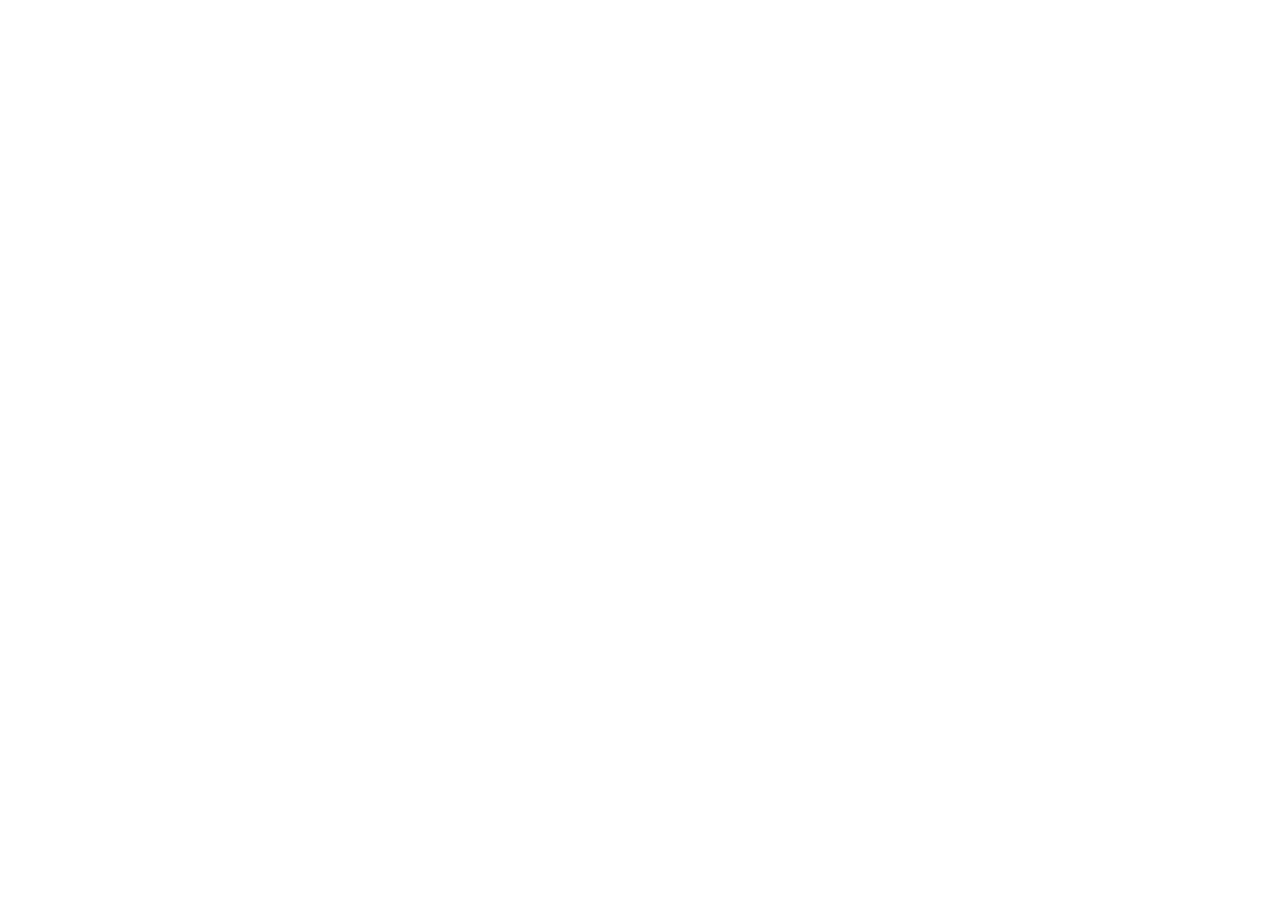
==== index.html @ 3c248fb8 "Add index page" ====
<!DOCTYPE html>
<html lang="en">
<head>
  <meta charset="UTF-8">
  <meta http-equiv="refresh" content="0; url=https://repo.github.io/src/index.html">
  <title>Document</title>
</head>
<body>
  
</body>
</html>
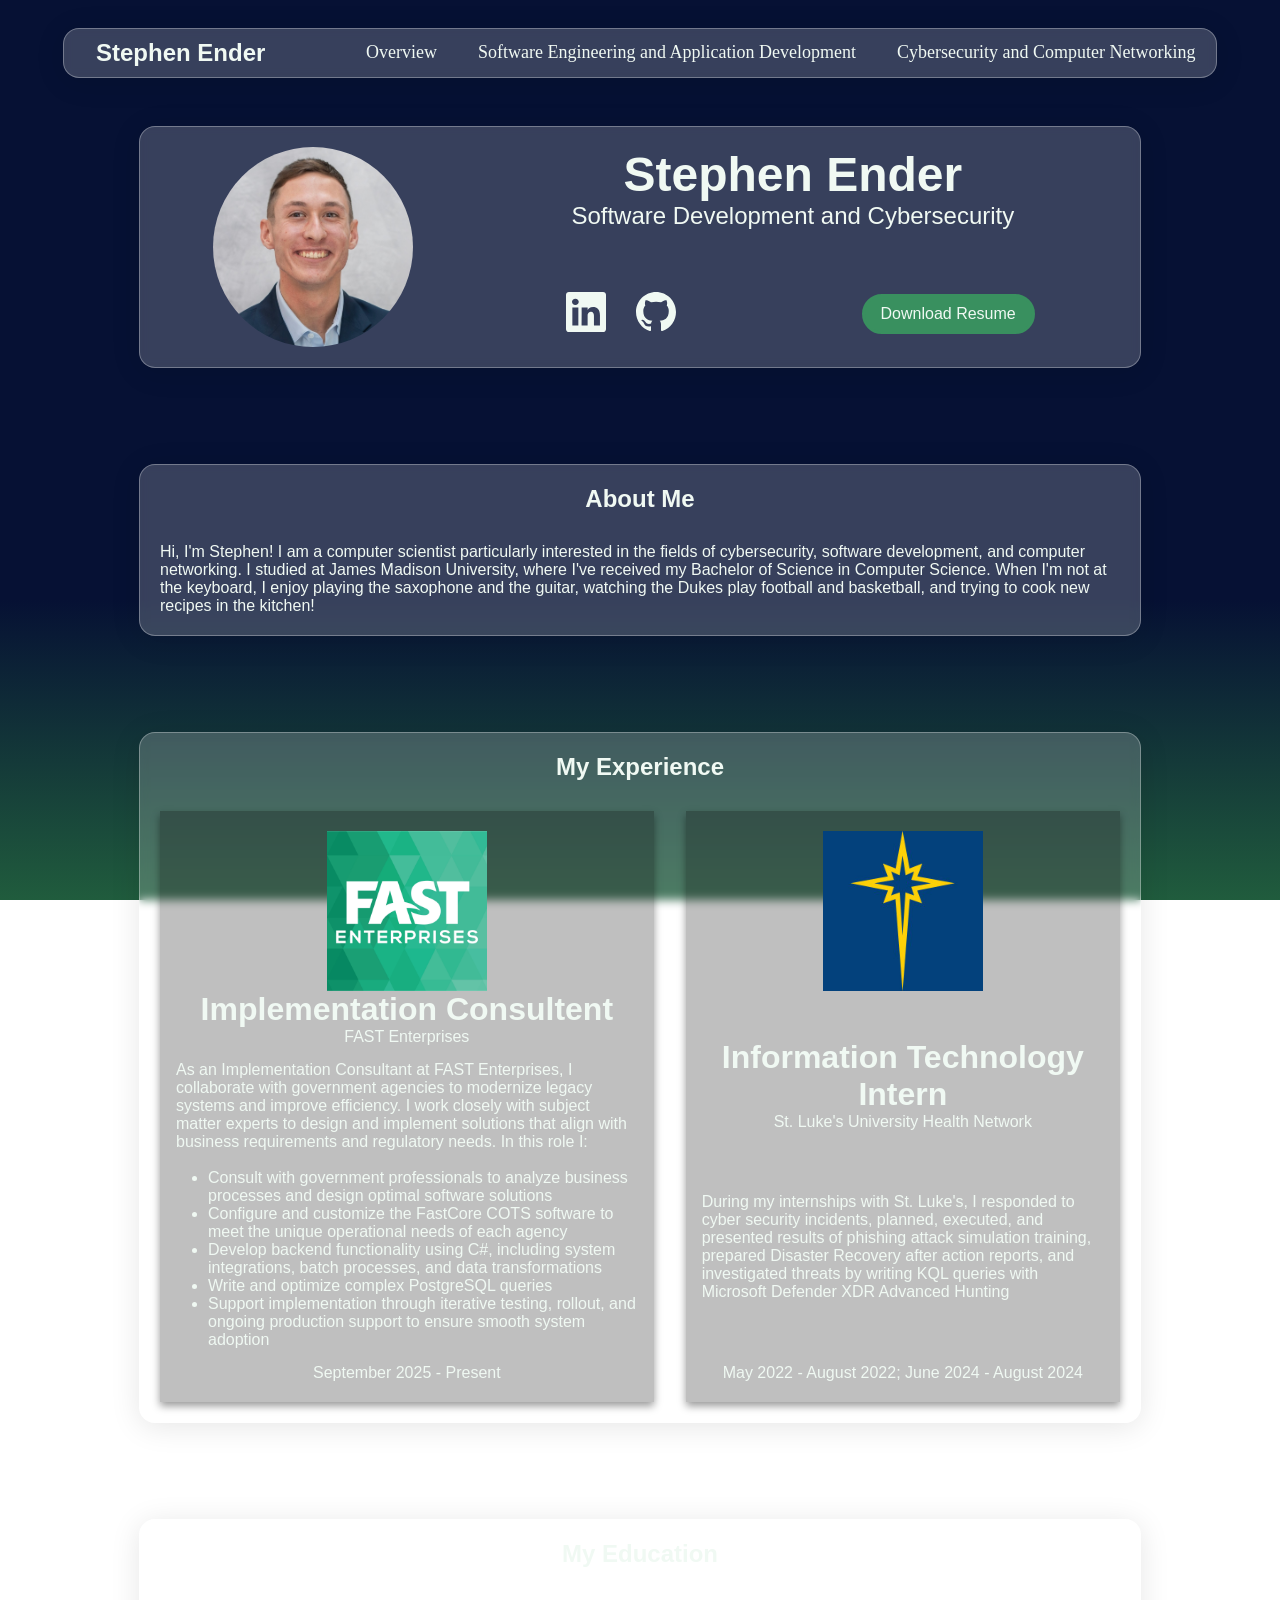
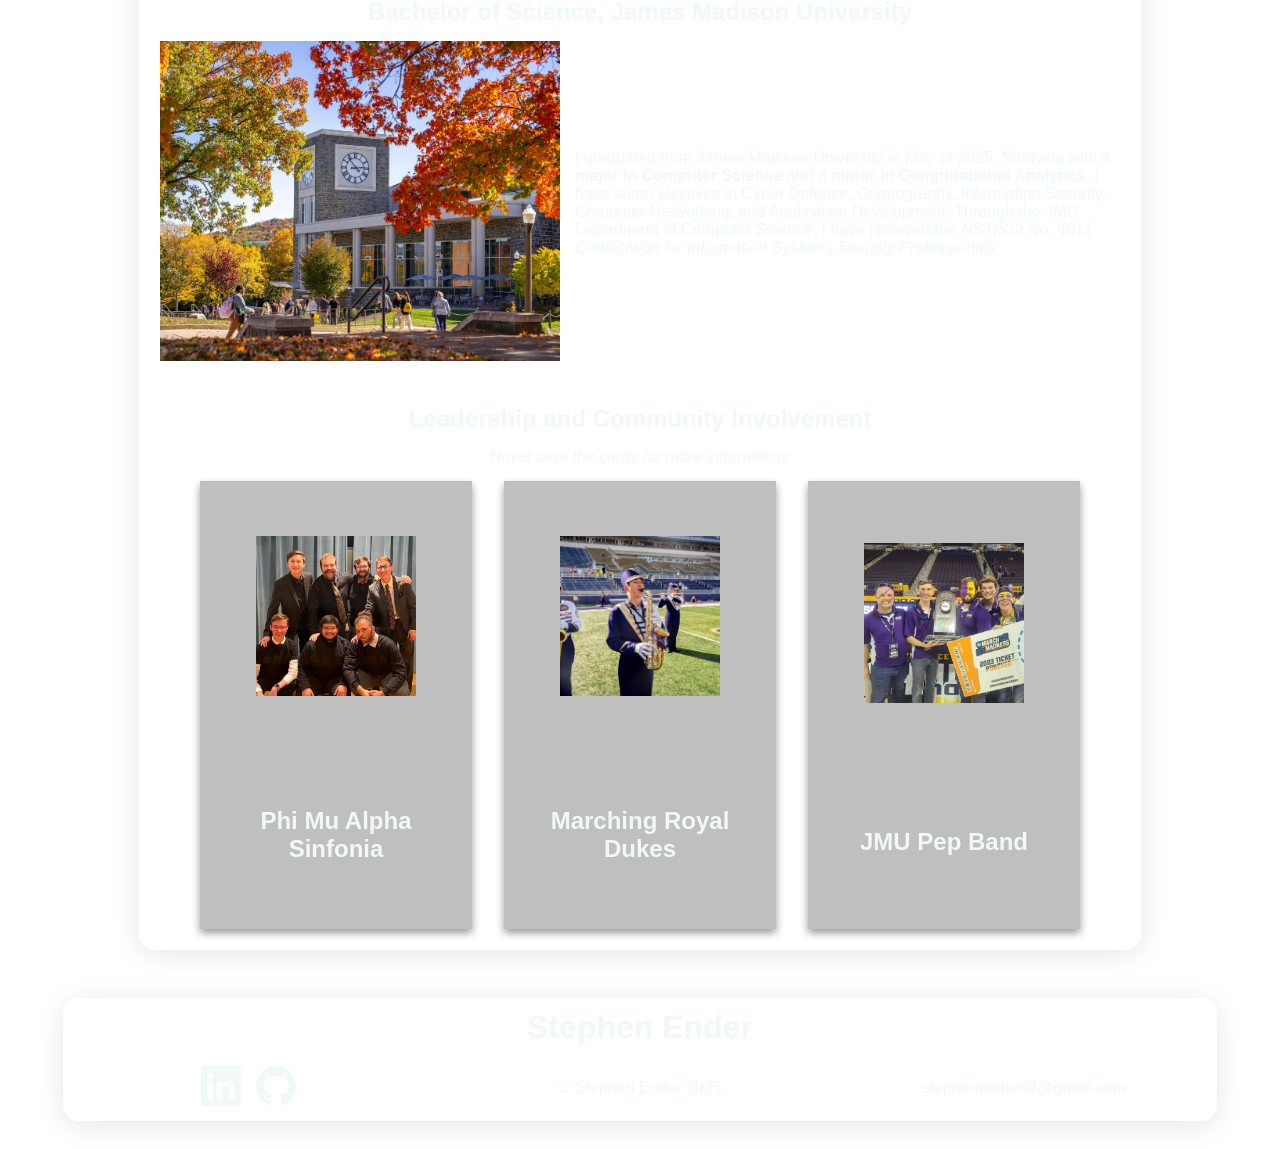
==== commit 47542078: "Update index" ====
--- a/index.html
+++ b/index.html
@@ -2,7 +2,7 @@
 <html lang="en">
 <head>
   <meta charset="UTF-8">
-  <meta http-equiv="refresh" content="0; url=https://repo.github.io/src/index.html">
+  <meta http-equiv="refresh" content="0; url=https://stephenender02.github.io/Portfolio/src/index.html">
   <title>Document</title>
 </head>
 <body>
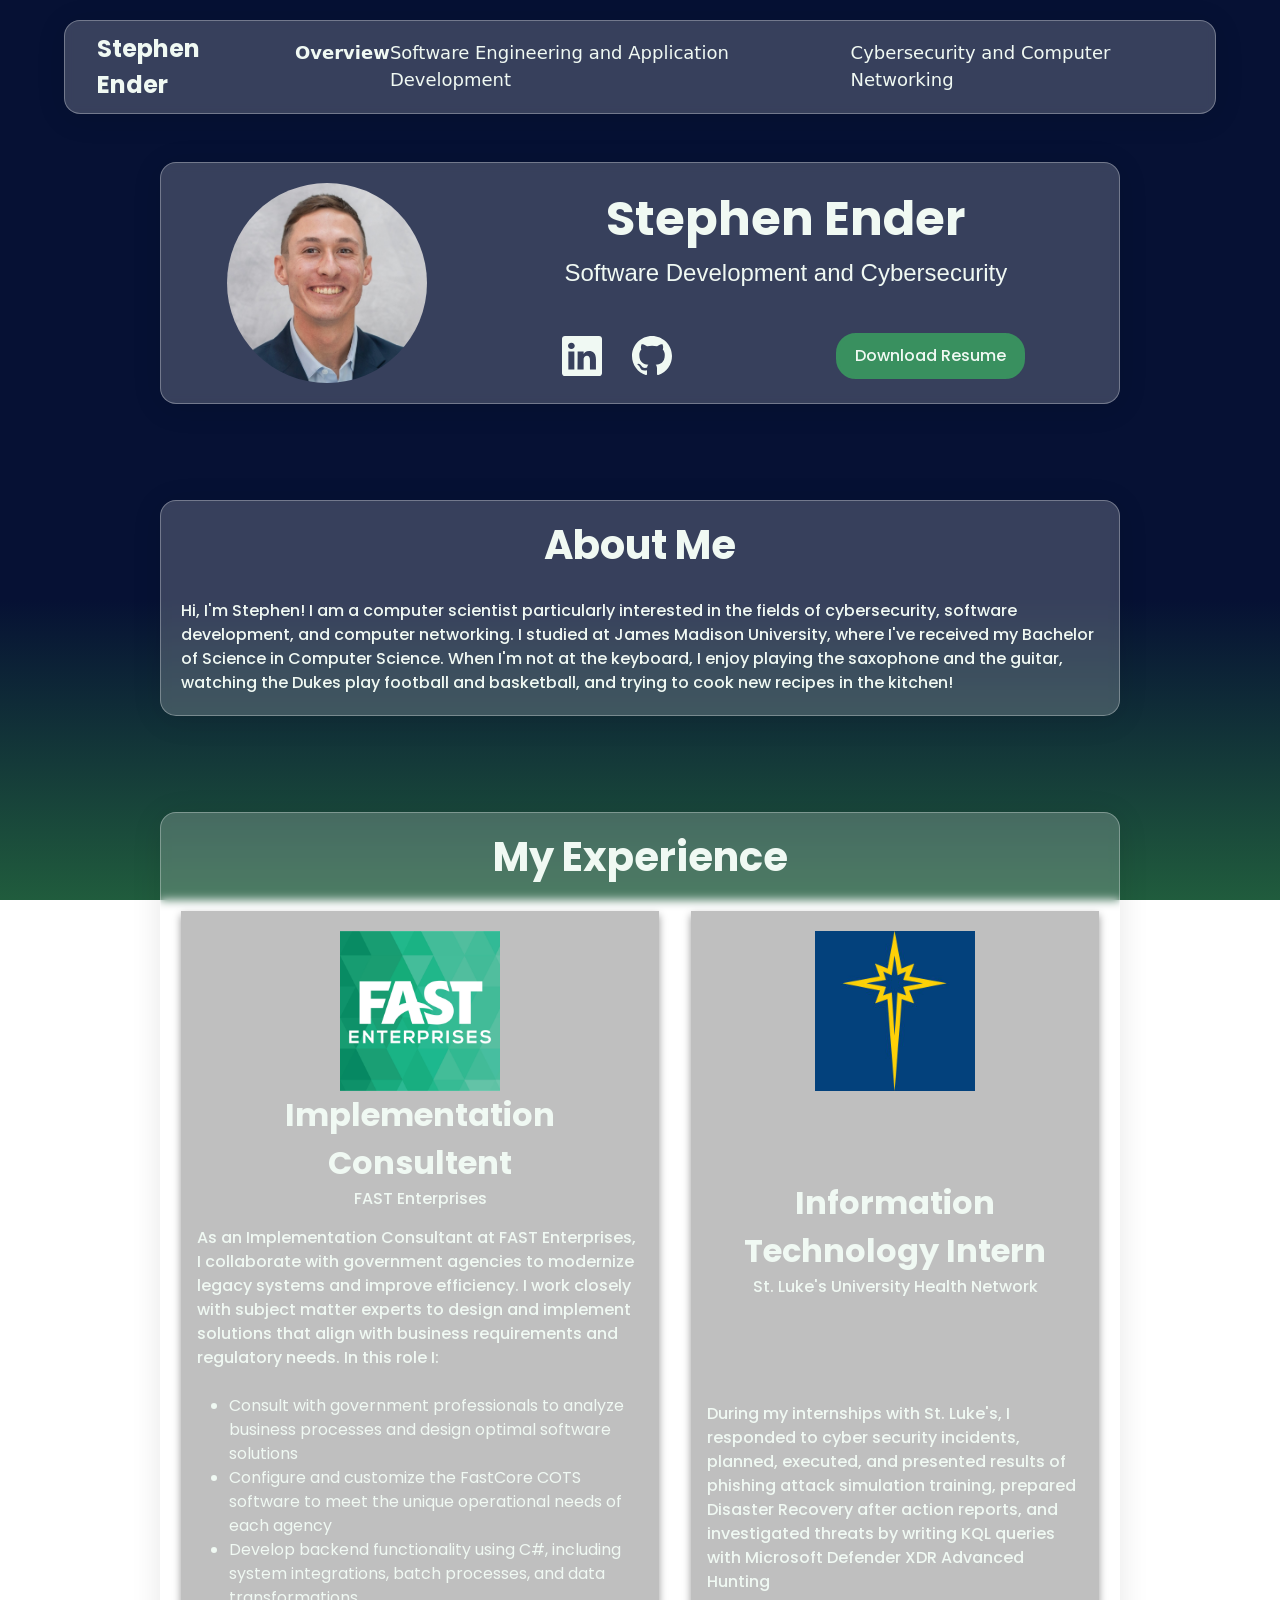
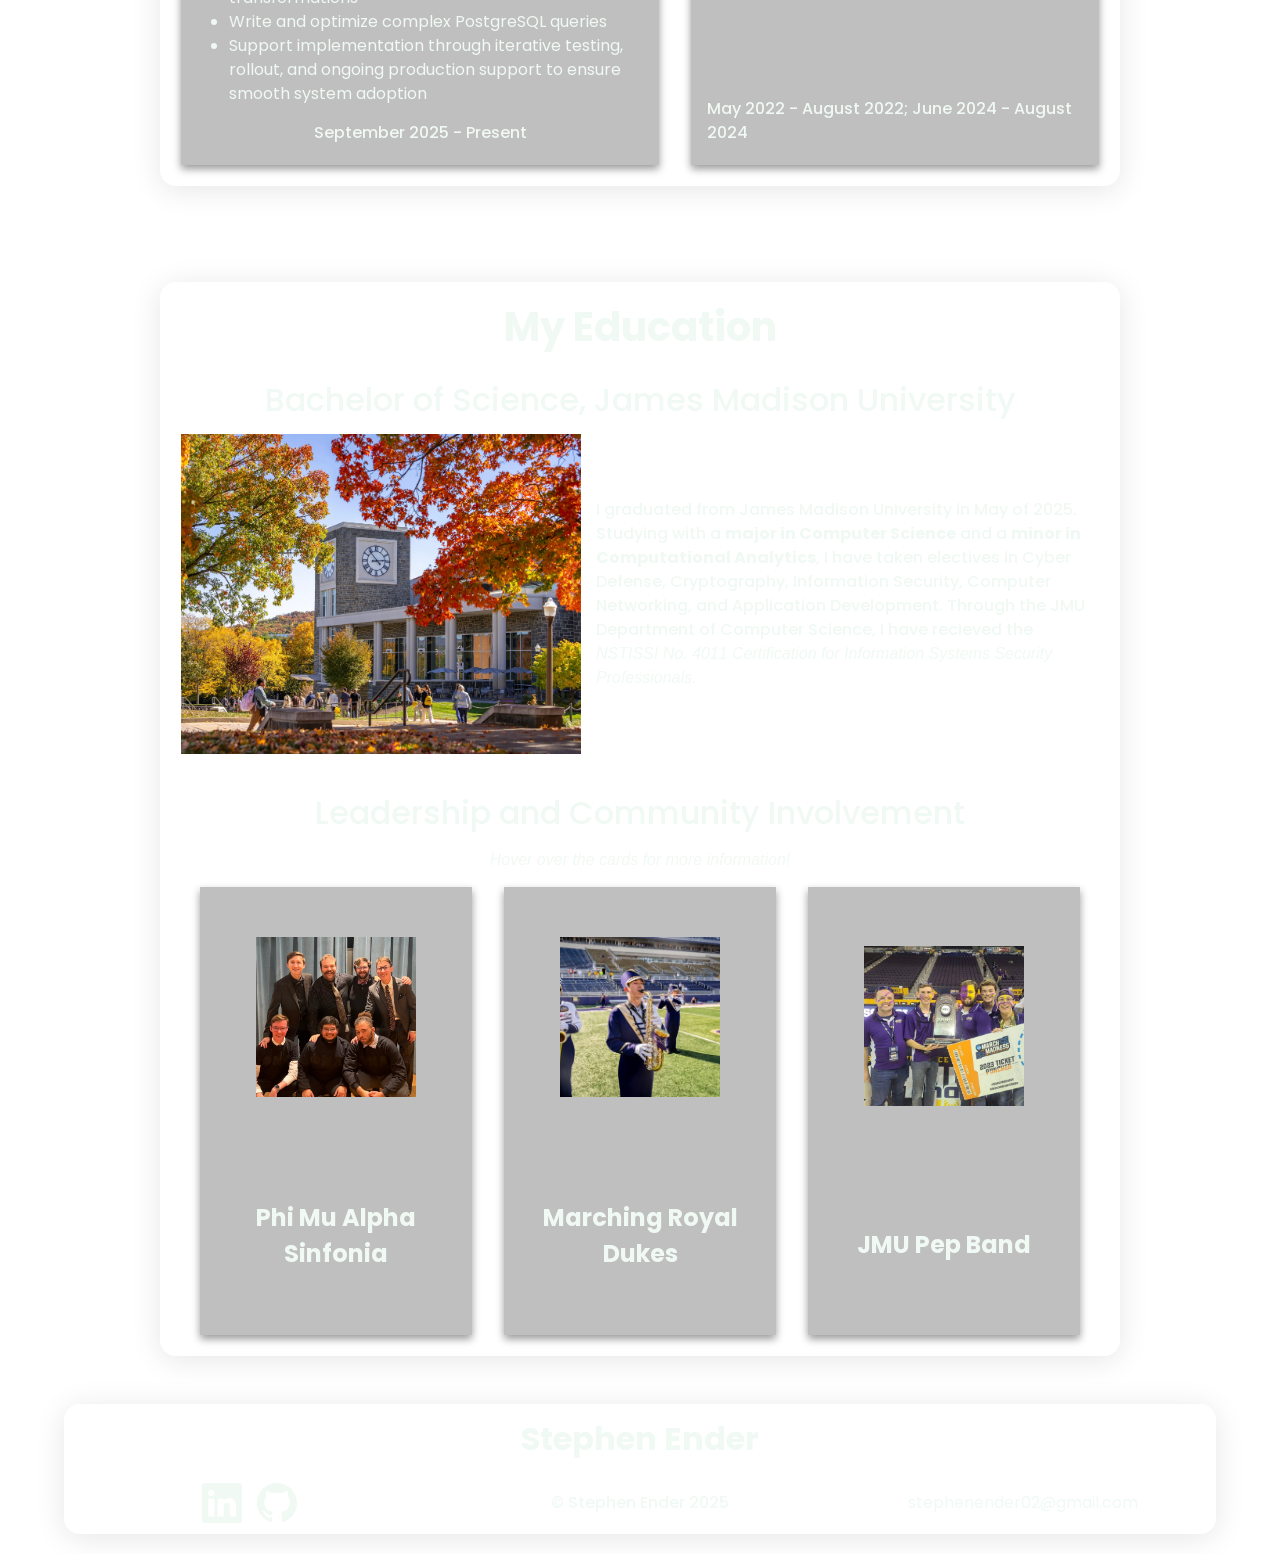
==== commit bc32cc41: "Restructured project files to work with Github Pages" ====
--- a/index.html
+++ b/index.html
@@ -2,10 +2,144 @@
 <html lang="en">
 <head>
   <meta charset="UTF-8">
-  <meta http-equiv="refresh" content="0; url=https://stephenender02.github.io/Portfolio/src/index.html">
-  <title>Document</title>
+  <meta name="viewport" content="width=device-width, initial-scale=1.0">
+  <link href="https://cdn.jsdelivr.net/npm/bootstrap@5.3.8/dist/css/bootstrap.min.css" rel="stylesheet" integrity="sha384-sRIl4kxILFvY47J16cr9ZwB07vP4J8+LH7qKQnuqkuIAvNWLzeN8tE5YBujZqJLB" crossorigin="anonymous">
+  <link rel="stylesheet" href="src/styles/style.css">
+  <link rel="shortcut icon" type="image/png" href="src/images/favicon-32x32.png"/>
+  <title>Overview | Stephen Ender</title>
 </head>
 <body>
-  
+  <script src="src/scripts/loadHeaderFooter.js"></script>
+  <main>
+    <article id="profile">
+      <div id="profileImage">
+        <div id="profileImagePic">
+          <img src="src/images/profilePic2.jpg" alt="Stephen Ender Profile Picture">
+        </div>
+      </div>
+      <div id="profileInfoBox">
+        <p id="profileName">Stephen Ender</p>
+        <p id="profileJob">Software Development and Cybersecurity</p>
+      </div>
+      <div id="profSocial">
+        <a href="https://www.linkedin.com/in/stephen-ender/" target="_blank">
+          <svg xmlns="http://www.w3.org/2000/svg" fill="currentColor" class="bi bi-linkedin" viewBox="0 0 16 16">
+            <path d="M0 1.146C0 .513.526 0 1.175 0h13.65C15.474 0 16 .513 16 1.146v13.708c0 .633-.526 1.146-1.175 1.146H1.175C.526 16 0 15.487 0 14.854zm4.943 12.248V6.169H2.542v7.225zm-1.2-8.212c.837 0 1.358-.554 1.358-1.248-.015-.709-.52-1.248-1.342-1.248S2.4 3.226 2.4 3.934c0 .694.521 1.248 1.327 1.248zm4.908 8.212V9.359c0-.216.016-.432.08-.586.173-.431.568-.878 1.232-.878.869 0 1.216.662 1.216 1.634v3.865h2.401V9.25c0-2.22-1.184-3.252-2.764-3.252-1.274 0-1.845.7-2.165 1.193v.025h-.016l.016-.025V6.169h-2.4c.03.678 0 7.225 0 7.225z"/>
+          </svg>
+        </a>
+        <a href="https://github.com/stephenender02" target="_blank">
+          <svg xmlns="http://www.w3.org/2000/svg" fill="currentColor" class="bi bi-github" viewBox="0 0 16 16">
+            <path d="M8 0C3.58 0 0 3.58 0 8c0 3.54 2.29 6.53 5.47 7.59.4.07.55-.17.55-.38 0-.19-.01-.82-.01-1.49-2.01.37-2.53-.49-2.69-.94-.09-.23-.48-.94-.82-1.13-.28-.15-.68-.52-.01-.53.63-.01 1.08.58 1.23.82.72 1.21 1.87.87 2.33.66.07-.52.28-.87.51-1.07-1.78-.2-3.64-.89-3.64-3.95 0-.87.31-1.59.82-2.15-.08-.2-.36-1.02.08-2.12 0 0 .67-.21 2.2.82.64-.18 1.32-.27 2-.27s1.36.09 2 .27c1.53-1.04 2.2-.82 2.2-.82.44 1.1.16 1.92.08 2.12.51.56.82 1.27.82 2.15 0 3.07-1.87 3.75-3.65 3.95.29.25.54.73.54 1.48 0 1.07-.01 1.93-.01 2.2 0 .21.15.46.55.38A8.01 8.01 0 0 0 16 8c0-4.42-3.58-8-8-8"/>
+          </svg>
+        </a>
+      </div>
+      <div id="profResume">
+        <a id="downloadResume" class="downloadButton" href="src/files/StephenEnder2025.pdf" download>Download Resume</a>
+      </div>
+    </article>
+
+    <article id="aboutMe">
+      <h1 class="articTitle">About Me</h1>
+      <p>Hi, I'm Stephen! I am a computer scientist particularly interested in the fields of cybersecurity, software development, and computer networking. I studied at James Madison University, where I've received my Bachelor of Science in Computer Science. When I'm not at the keyboard, I enjoy playing the saxophone and the guitar, watching the Dukes play football and basketball, and trying to cook new recipes in the kitchen! </p>
+    </article>
+
+    <article id="experience">
+      <h1 class="articTitle">My Experience</h1>
+      <div id="experienceGrid">
+        <div id="fastCard" class="expCard">
+          <img src="src/images/fastLogo.jpg" alt="FAST Enterprises Logo">
+          <div class="expCardTitle">
+            <p>Implementation Consultent</p>
+            <p>FAST Enterprises</p>
+          </div>
+          <div class="expCardDet">
+            <p>As an Implementation Consultant at FAST Enterprises, I collaborate with government agencies to modernize legacy systems and improve efficiency. I work closely with subject matter experts to design and implement solutions that align with business requirements and regulatory needs. In this role I:</p>
+            <br>
+            <ul>
+              <li>Consult with government professionals to analyze business processes and design optimal software solutions</li>
+              <li>Configure and customize the FastCore COTS software to meet the unique operational needs of each agency</li>
+              <li>Develop backend functionality using C#, including system integrations, batch processes, and data transformations</li>
+              <li>Write and optimize complex PostgreSQL queries</li>
+              <li>Support implementation through iterative testing, rollout, and ongoing production support to ensure smooth system adoption</li>
+            </ul>
+          </div>
+          <p>September 2025 - Present</p>
+        </div>
+        <div id="sluhnCard" class="expCard">
+          <img src="src/images/sluhnLogo.jpg" alt="St. Luke's University Health Network Logo">
+          <div class="expCardTitle">
+            <p>Information Technology Intern</p>
+            <p>St. Luke's University Health Network</p>
+          </div>
+          <div class="expCardDet">
+            <p>During my internships with St. Luke's, I responded to cyber security incidents, planned, executed, and presented results of phishing attack simulation training, prepared Disaster Recovery after action reports, and investigated threats by writing KQL queries with Microsoft Defender XDR Advanced Hunting</p>
+          </div>
+          <p>May 2022 - August 2022; June 2024 - August 2024</p>
+        </div>
+      </div>
+    </article>
+
+    <article id="education">
+      <h1 class="articTitle">My Education</h1>
+      <h2>Bachelor of Science, James Madison University</h2>
+      <div id="educationGrid">
+        <div id="eduPicArea">
+          <img src="src/images/jmuFall.jpg" alt="James Madison University Campus">
+        </div>
+        <div id="eduDetailsArea">
+          <p>I graduated from James Madison University in May of 2025. Studying with a <strong>major in Computer Science</strong> and a <strong>minor in Computational Analytics</strong>, I have taken electives in Cyber Defense, Cryptography, Information Security, Computer Networking, and Application Development. Through the JMU Department of Computer Science, I have recieved the <em>NSTISSI No. 4011 Certification for Information Systems Security Professionals</em>.</p>
+        </div>
+        <div id="communityInvolvementArea">
+          <h2>Leadership and Community Involvement</h2>
+          <p><em>Hover over the cards for more information!</em></p>
+          <div id="communityInvolvementCards">
+            <div id="pmaCard" class="skillCard">
+              <div class="skillCardInner">
+                <div class="skillCardFront">
+                  <img src="src/images/pma.jpg" alt="Photo of Stephen Ender with Brothers of PMA">
+                  <div class="cardContainer">
+                    <p>Phi Mu Alpha Sinfonia</p>
+                  </div>
+                </div>
+                <div class="skillCardBack">
+                  <h3>PMA</h3>
+                  <p>In the Fall of 2022, I became a brother of the music fraternity Phi Mu Alpha Sinfonia (PMA). In PMA, I was the secretary for the Gamma Alpha chapter for the 2024-2025 school year. In this role, I managed the organization of chapter resources, recorded minutes for meetings, and facilitated communication between our chapter and province leadership.</p>
+                </div>
+              </div>
+            </div>
+            <div id="mrdCard" class="skillCard">
+              <div class="skillCardInner">
+                <div class="skillCardFront">
+                  <img src="src/images/mrd.jpg" alt="Photo of Stephen Ender marching with a saxophone">
+                  <div class="cardContainer">
+                    <p>Marching Royal Dukes</p>
+                  </div>
+                </div>
+                <div class="skillCardBack">
+                  <h3>MRDs</h3>
+                  <p>From 2021-2023, I marched the alto saxophone in the JMU Marching Royal Dukes! In 2023 I had the opportunity to play at the Vatican for the Pope in the Rome New Year's Day Parade!</p>
+                </div>
+              </div>
+            </div>
+            <div id="pepCard" class="skillCard">
+              <div class="skillCardInner">
+                <div class="skillCardFront">
+                  <img src="src/images/pep.JPG" alt="Photo of Stephen Ender with JMU Pep Band at Sun Belt Basketball Tournament">
+                  <div class="cardContainer">
+                    <p>JMU Pep Band</p>
+                  </div>
+                </div>
+                <div class="skillCardBack">
+                  <h3>JMU Pep Band</h3>
+                  <p>From 2021-2025, I played the alto saxophone in the JMU Pep Band! I have traveled with the Pep Band to Sun Belt Conference Championships and the NCAA tournament!</p>
+                </div>
+              </div>
+            </div>
+          </div>
+        </div>
+      </div>
+    </article>
+
+  </main>
 </body>
 </html>
--- a/src/styles/style.css
+++ b/src/styles/style.css
@@ -0,0 +1,926 @@
+@import url('https://fonts.googleapis.com/css2?family=Poppins:wght@100;200;300;700;800;900&display=swap');
+* {
+  /* Colors */
+  --text-black: #0c2218;
+  --text-light: #f0f9f3;
+  --primary: #39905f;
+  --primary-light: #8bcaa3;
+  --primary-lightest: #dbf0e0;
+  --primary-dark: #205c3d;
+  --primary-darker: #173d2a;
+
+  /* Font & Typography */
+  --body-font: 'Poppins', sans-serif;
+  --page-title-font-size: 3rem;
+  --h1-font-size: 2rem;
+  --h2-font-size: 1.5rem;
+  --h3-font-size: 1.25rem;
+  --normal-font-size: 1rem;
+  --small-font-size: .85rem;
+  --smaller-font-size: .75rem;
+
+  /* Font Weight */
+  --font-light: 200;
+  --font-nav: 300;
+  --font-medium: 500;
+  --font-semi-bold: 600;
+  --font-bold: 700;
+}
+
+h1, h2, h3, p {
+  color: var(--text-light);
+  font-family: var(--body-font);
+  margin: 0;
+}
+
+ul {
+  margin: 0;
+  padding: 0;
+  list-style: none;
+}
+
+h1 {
+  font-weight: var(--font-bold);
+}
+
+p {
+  font-weight: var(--font-medium);
+  color: var(--text-light);
+  font-size: var(--normal-font-size);
+}
+
+a {
+  font-size: var(--normal-font-size);
+}
+
+br {
+  margin: 1em 0px;
+}
+
+body {
+  min-height: 100vh;
+  background-image: linear-gradient(#061134, #061134, #061134, var(--primary-dark));
+  background-repeat: no-repeat;
+  background-attachment: fixed;
+  display: flex;
+  flex-direction: column;
+  align-items: center;
+}
+
+/* Header and Navigation */
+header {
+  display: flex;
+  align-items: center;
+  width: 90vw;
+  margin-top: 20px;
+  padding: 10px 0px;
+
+  /* Frosted glass */
+  background: rgba(255, 255, 255, 0.2);
+  border-radius: 16px;
+  box-shadow: 0 4px 30px rgba(0, 0, 0, 0.1);
+  backdrop-filter: blur(5px);
+  -webkit-backdrop-filter: blur(5px);
+  border: 1px solid rgba(255, 255, 255, 0.3);
+}
+
+.logo {
+  flex-basis: 20%;
+  padding: 0px 2em;
+  color: var(--text-light);
+}
+
+.logo p {
+  font-size: var(--h2-font-size);
+  font-weight: var(--font-bold);
+}
+
+nav {
+  flex-basis: 80%;
+}
+
+.navList {
+  display: flex;
+  justify-content: space-around;
+  list-style-type: none;
+}
+
+.navItem a{
+  text-decoration: none;
+  color:var(--text-light);
+  font-size: 1.125rem;
+  font-weight: var(--font-nav);
+
+  /* "Animated" Underline */
+  display: inline-block;
+  padding-bottom:2px;
+  background-image: linear-gradient(var(--primary) 0 0);
+  background-position: 0 100%; /*OR bottom left*/
+  background-size: 0% 2px;
+  background-repeat: no-repeat;
+  transition:
+    background-size 0.3s,
+    background-position 0s 0.3s;
+}
+
+.navItem a:hover {
+  background-position: 100% 100%; /*OR bottom right*/
+  background-size: 100% 2px;
+}
+
+#mobileNavButton {
+  background: none;
+  border: none;
+  padding: 0px;
+  color: var(--text-light);
+  display: none;
+}
+
+#mobileNavButton svg {
+  width: 35px;
+}
+
+.mobileNavList {
+  display: none;
+}
+
+@media screen and (max-width: 1210px) {
+  nav {
+    display: flex;
+    justify-content: flex-end;
+  }
+
+  .navList {
+    display: none;
+  }
+
+  #mobileNavButton {
+    display: block;
+    margin-right: 2em;
+  }
+
+  #mobileNavDiv {
+    width: 90vw;
+    text-align: right;
+  }
+
+  .mobileNavList {
+    margin: 1em 2em;
+  }
+
+  .mobileNavItem {
+    margin: 5px 0px;
+  }
+
+  .mobileNavItem a {
+    color: var(--text-light);
+    text-decoration: none;
+    font-weight: var(--font-nav);
+
+
+    /* "Animated" Underline */
+    display: inline-block;
+    padding-bottom:2px;
+    background-image: linear-gradient(var(--primary) 0 0);
+    background-position: 0 100%; /*OR bottom left*/
+    background-size: 0% 2px;
+    background-repeat: no-repeat;
+    transition:
+      background-size 0.3s,
+      background-position 0s 0.3s;
+  }
+
+  .mobileNavItem a:hover {
+    background-position: 100% 100%; /*OR bottom right*/
+    background-size: 100% 2px;
+  }
+}
+
+/* Footer */
+footer {
+  display: grid;
+  row-gap: 20px;
+  grid-template: 
+    "fName fName fName"
+    "fSocials fCopy fEmail";
+  grid-template-columns: repeat(3, 1fr);
+  bottom: 0;
+  width: 90vw;
+  margin-bottom: 20px;
+  padding: 10px 0px;
+
+  /* Frosted glass */
+  background: rgba(255, 255, 255, 0.2);
+  border-radius: 16px;
+  box-shadow: 0 4px 30px rgba(0, 0, 0, 0.1);
+  backdrop-filter: blur(5px);
+  -webkit-backdrop-filter: blur(5px);
+  border: 1px solid rgba(255, 255, 255, 0.3);
+}
+
+@media screen and (max-width: 600px) {
+  footer {
+    grid-template: 
+      "fName fName"
+      "fSocials fSocials"
+      "fCopy fEmail";
+    grid-template-columns: auto;
+  }
+}
+
+@media screen and (max-width: 450px) {
+  footer {
+    grid-template: 
+      "fName"
+      "fSocials"
+      "fEmail"
+      "fCopy";
+    grid-template-columns: auto;
+  }
+}
+
+#fNameBox {grid-area: fName;}
+
+#fSocialsBox {grid-area: fSocials;}
+
+#fCopyBox {grid-area: fCopy;}
+
+#fEmailBox {grid-area: fEmail;}
+
+.footerBox {
+  display: flex;
+  justify-content: center;
+  align-items: center;
+}
+
+.nameBox {
+  grid-column: 1 / span 3;
+}
+
+.nameBox p {
+  font-size: var(--h1-font-size);
+  font-weight: var(--font-bold);
+}
+
+.footerBox a {
+  color: var(--text-light);
+  font-family: var(--body-font);
+  text-decoration: none;
+}
+
+.footerBox a:hover {
+  text-decoration: underline;
+}
+
+.socialsBox a {
+  margin-right: 15px;
+  transition: 0.3s;
+}
+
+.socialsBox a:hover {
+  color: var(--primary-light);
+}
+
+svg {
+  width: 40px;
+}
+
+/* Main Section Styling */
+main {
+  display: flex;
+  flex-direction: column;
+  align-items: center;
+}
+
+article {
+  width: 75vw;
+  margin: 3em 2em;
+  padding: 20px;
+  /* Frosted glass */
+  background: rgba(255, 255, 255, 0.2);
+  border-radius: 16px;
+  box-shadow: 0 4px 30px rgba(0, 0, 0, 0.1);
+  backdrop-filter: blur(5px);
+  -webkit-backdrop-filter: blur(5px);
+  border: 1px solid rgba(255, 255, 255, 0.3);
+}
+
+/* Profile */
+#profile {
+  display: grid;
+  grid-template:
+    "profPic name name"
+    "profPic social resume";
+  row-gap: 30px;
+}
+
+#profileImage {
+  grid-area: profPic;
+  display: flex;
+  align-items: center;
+  justify-content: center;
+}
+
+#profileImagePic {
+  width: 200px;
+  height: 200px;
+  border-radius: 50%;
+  overflow: hidden;
+}
+
+#profileImage img {
+  width: 100%; 
+  height: 100%; 
+  object-fit: cover; 
+}
+
+#profileInfoBox {
+  grid-area: name;
+  display: flex;
+  flex-direction: column;
+  align-items: center;
+}
+
+#profileName {
+  font-size: var(--page-title-font-size);
+  font-weight: var(--font-bold);
+  text-align: center;
+}
+
+#profileJob {
+  font-size: var(--h2-font-size);
+  font-weight: var(--font-light);
+  text-align: center;
+}
+
+#profSocial {
+  grid-area: social;
+  display: flex;
+  justify-content: center;
+  align-items: center;
+}
+
+#profSocial a {
+  margin: 0px 15px;
+  color: var(--text-light);
+  transition: 0.3s;
+}
+
+#profSocial a:hover {
+  color: var(--primary);
+}
+
+#profResume {
+  grid-area: resume;
+  display: flex;
+  justify-content: center;
+  align-items: center;
+}
+
+.downloadButton {
+  padding: 0.5em 1em;
+  border: solid;
+  border-color: var(--primary);
+  border-radius: 20px;
+  background-color: var(--primary);
+  text-decoration: none;
+  color: var(--text-light);
+  font-family: var(--body-font);
+  font-weight: var(--font-medium);
+  font-size: var(--normal-font-size);
+  transition: 0.3s;
+}
+
+.downloadButton:hover {
+  border-color: var(--primary-dark);
+  background-color: var(--primary-dark);
+}
+
+@media screen and (max-width: 1000px) {
+  #profile {
+    grid-template:
+      "profPic profPic"
+      "name name"
+      "social resume";
+    row-gap: 15px;
+  }
+  #profileInfoBox {
+    margin-bottom: 30px;
+  }
+}
+
+@media screen and (max-width: 398px) {
+  #profile {
+    grid-template:
+      "profPic"
+      "name"
+      "social"
+      "resume";
+    row-gap: 15px;
+  }
+}
+
+#aboutMe {
+  display: flex;
+  flex-direction: column;
+  align-items: center;
+}
+
+.articTitle {
+  margin-bottom: 30px;
+  text-align: center;
+}
+
+/* Education */
+#education {
+  display: flex;
+  flex-direction: column;
+  align-items: center;
+}
+
+#education h2:first-of-type {
+  margin-bottom: 15px;
+}
+
+#education h2 {
+  text-align: center;
+}
+
+#educationGrid {
+  display: grid;
+  grid-template: 
+    "eduPic eduDetails eduDetails"
+    "communityInvolvement communityInvolvement communityInvolvement";
+  row-gap: 15px;
+  grid-template-columns: 1fr 2fr;
+}
+
+@media screen and (max-width: 944px) {
+  #educationGrid {
+    grid-template: 
+      "eduPic"
+      "eduDetails"
+      "communityInvolvement";
+    row-gap: 15px;
+    grid-template-columns: auto;
+  }
+  #eduPicArea {
+    display: flex;
+    justify-content: center;
+  }
+}
+
+#eduPicArea {
+  grid-area: eduPic;
+}
+
+#eduPicArea img {
+  width: 25em;
+}
+
+@media screen and (max-width: 570px) {
+  #eduPicArea img {
+    width: 12em;
+  }
+}
+
+#eduDetailsArea {
+  grid-area: eduDetails;
+  margin-left: 15px;
+  display: flex;
+  align-items: center;
+}
+
+#communityInvolvementArea {
+  grid-area: communityInvolvement;
+  margin-top: 25px;
+  display: flex;
+  flex-direction: column;
+  align-items: center;
+  text-align: center;
+}
+
+#communityInvolvementCards {
+  margin-top: 15px;
+  display: grid;
+  grid-template: 
+    "pma mrd pep";
+  column-gap: 2em;
+}
+
+#pmaCard { grid-area: pma; }
+
+#mrdCard { grid-area: mrd; }
+
+#pepCard { grid-area: pep; }
+
+@media screen and (max-width: 1250px) {
+  #communityInvolvementCards {
+    grid-template: 
+      "pma mrd"
+      "pep pep";
+    row-gap: 2em;
+  }
+}
+
+@media screen and (max-width: 950px) {
+  #communityInvolvementCards {
+    grid-template: 
+      "pma"
+      "mrd"
+      "pep";
+  }
+}
+
+.cardContainer {
+  display: flex;
+  flex-direction: column;
+  align-items: center;
+  padding: 2px 16px;
+}
+
+.cardContainer > p:first-of-type {
+  font-size: var(--h2-font-size);
+  font-weight: var(--font-bold);
+  margin-bottom: 10px;
+  text-align: center;
+}
+
+/* Experience */
+#experience {
+  display: flex;
+  flex-direction: column;
+  align-items: center;
+}
+
+#experienceGrid {
+  display: grid;
+  grid-template: 
+    "fast sluhn";
+  column-gap: 2em;
+}
+
+@media screen and (max-width: 1014px) {
+  #experienceGrid {
+    display: grid;
+    grid-template: 
+      "fast"
+      "sluhn";
+    row-gap: 2em;
+  }
+}
+
+.expCard {
+  display: flex;
+  flex-direction: column;
+  align-items: center;
+  justify-content: space-between;
+  background-color: rgba(0, 0, 0, 0.25);
+  box-shadow: 0 4px 8px 0 rgba(0, 0, 0, 0.4);
+  transition: 0.3s;
+  padding: 20px 16px;
+}
+
+.expCardTitle {
+  text-align: center;
+  margin-bottom: 15px;
+}
+
+.expCardTitle > p:first-of-type {
+  font-size: var(--h1-font-size);
+  font-weight: var(--font-bold);
+}
+
+.expCard img {
+  width: 10em;
+}
+
+.expCardDet {
+  margin-bottom: 15px;
+}
+
+#fastCard {
+  grid-area: fast;
+}
+
+#fastCard li {
+  margin-left: 2em;
+  color: var(--text-light);
+  font-family: var(--body-font);
+  font-size: var(--normal-font-size);
+  list-style: disc;
+}
+
+#sluhnCard {
+  grid-area: sluhn;
+}
+
+#sweAbout {
+  display: flex;
+  flex-direction: column;
+  align-items: center;
+}
+
+#sweAbout img{
+  width: 10em;
+}
+
+#sweAbout h1 {
+  text-align: center;
+}
+
+#sweSkills {
+  text-align: center;
+}
+
+#sweSkills > p {
+  margin-bottom: 2em;
+}
+
+#sweSkillGridArea {
+  display: grid;
+  grid-template: 
+    "python c java"
+    "rubyLang rust js"
+    "html sql git"
+    "agile linux null";
+  gap: 2em;
+  text-align: center;
+  align-items: flex-end;
+  justify-content: center;
+}
+
+@media screen and (max-width: 1250px) {
+  #sweSkillGridArea {
+    grid-template: 
+      "python c"
+      "java rubyLang"
+      "rust js"
+      "html sql"
+      "git agile"
+      "linux null";
+    row-gap: 2em;
+  }
+}
+
+@media screen and (max-width: 950px) {
+  #sweSkillGridArea {
+    grid-template: 
+      "python"
+      "c"
+      "java"
+      "rubyLang"
+      "rust"
+      "js"
+      "html"
+      "sql"
+      "git"
+      "agile"
+      "linux";
+  }
+}
+
+.skillCard {
+  height: 28em;
+  width: 17em;
+  background-color: transparent;
+  perspective: 1000px;
+}
+
+.skillCardInner {
+  position: relative;
+  width: 100%;
+  height: 100%;
+  text-align: center;
+  box-shadow: 0 4px 8px 0 rgba(0, 0, 0, 0.4);
+  transition: transform 0.8s;
+  transform-style: preserve-3d;
+}
+
+.skillCard:hover .skillCardInner {
+  transform: rotateY(180deg);
+}
+
+.skillCardFront, .skillCardBack {
+  position: absolute;
+  width: 100%;
+  height: 100%;
+  -webkit-backface-visibility: hidden; /* Safari */
+  backface-visibility: hidden;
+}
+
+.skillCardFront {
+  background-color: rgba(0, 0, 0, 0.25);
+  display: flex;
+  flex-direction: column;
+  align-items: center;
+  justify-content: space-around;
+}
+
+.skillCardBack {
+  display: flex;
+  flex-direction: column;
+  align-items: center;
+  justify-content: space-around;
+  padding: 1em;
+  background-color: var(--primary-darker);
+  transform: rotateY(180deg);
+}
+
+.skillCardBack h3 {
+  margin-bottom: 0.5em;
+}
+
+.skillCardFront img {
+  width: 10em;
+}
+
+#cssHtmlLogos {
+  display: flex;
+  justify-content: space-around;
+}
+
+#pythonCardSwe { grid-area: python; }
+#cCardSwe { grid-area: c; }
+#javaCardSwe { grid-area: java; }
+#rubyCardSwe { grid-area: rubyLang; }
+#rustCardSwe { grid-area: rust; }
+#jsCardSwe { grid-area: js; }
+#htmlCssCardSwe { grid-area: html; }
+#sqlCardSwe { grid-area: sql; }
+#gitCardSwe { grid-area: git; }
+#agileCardSwe { grid-area: agile; }
+#linuxCardSwe {grid-area: linux;}
+
+#cyberSkills {
+  text-align: center;
+}
+
+#cyberSkills > p {
+  margin-bottom: 2em;
+}
+
+#cyberSkillGridArea {
+  display: grid;
+  grid-template: 
+    "pythonCy wireshark kql"
+    "mxdr ssl phish"
+    "snort kLinux null";
+  gap: 2em;
+  text-align: center;
+  align-items: flex-end;
+  justify-content: center;
+}
+
+@media screen and (max-width: 1250px) {
+  #cyberSkillGridArea {
+    grid-template: 
+      "pythonCy wireshark"
+      "kql mxdr"
+      "ssl phish"
+      "phish snort"
+      "kLinux null";
+    row-gap: 2em;
+  }
+}
+
+@media screen and (max-width: 950px) {
+  #cyberSkillGridArea {
+    grid-template: 
+      "pythonCy"
+      "wireshark"
+      "kql"
+      "mxdr"
+      "ssl"
+      "phish"
+      "snort"
+      "kLinux";
+  }
+}
+
+#pythonCardCyber { grid-area: pythonCy; }
+#wiresharkCardCyber { grid-area: wireshark; }
+#kqlCardCyber { grid-area: kql; }
+#mxdrCardCyber { grid-area: mxdr; }
+#sslCardCyber { grid-area: ssl; }
+#phishCardCyber { grid-area: phish; }
+#snortCardCyber { grid-area: snort; }
+#linuxCardCyber { grid-area: kLinux; }
+
+#cyberCerts h1 {
+  text-align: center;
+}
+
+#certsGrid {
+  display: grid;
+  grid-template: 
+    "jmuCert secPlus"
+    "netPlus netPlus";
+  gap: 2em;
+}
+
+@media screen and (max-width: 1200px) {
+  #certsGrid {
+    grid-template: 
+      "jmuCert"
+      "secPlus"
+      "netPlus";
+  }
+}
+
+#certsGrid h2 {
+  text-align: center;
+}
+
+#jmuCertCard {grid-area: jmuCert;}
+#secPlusCard {grid-area: secPlus;}
+#networkPlusCard {grid-area: netPlus;}
+
+.certCard img {
+  width: 10em;
+}
+
+.certCard img, .certCard h2, .certCard p, .downloadButtonDiv, .certCard ul {
+  margin: 15px;
+}
+
+#cyberProjectsGrid {
+  display: grid;
+  grid-template: 
+    "hack packet"
+    "enc enc";
+  gap: 2em;
+}
+
+
+@media screen and (max-width: 1200px) {
+  #cyberProjectsGrid {
+    grid-template: 
+      "hack"
+      "packet"
+      "enc";
+  }
+}
+
+#cyberProjectsGrid h2 {
+  text-align: center;
+}
+
+#cyberProjectsGrid ul {
+  list-style: disc;
+}
+
+#cyberProjectsGrid li {
+  margin-left: 2em;
+  color: var(--text-light);
+  font-family: var(--body-font);
+  font-size: var(--normal-font-size);
+}
+
+#cyberProjectsGrid img {
+  width: 7em;
+}
+
+#ethicalHackingProject { grid-area: hack; }
+#packetAnalyzerProject { grid-area: packet; }
+#fileEncryptProject { grid-area: enc; }
+
+#sweProjectsGrid {
+  display: grid;
+  grid-template: 
+    "sarr jmuvies"
+    "portfolio portfolio";
+  gap: 2em;
+}
+
+@media screen and (max-width: 1000px) {
+  #sweProjectsGrid {
+    grid-template: 
+      "sarr"
+      "jmuvies"
+      "portfolio";
+  }
+}
+
+#sarrProject {grid-area: sarr;}
+#jmuviesProject {grid-area: jmuvies;}
+#personalPortfolioProject {grid-area: portfolio;}
+
+#sweProjectsGrid h2 {
+  text-align: center;
+}
+
+#sweProjectsGrid ul {
+  list-style: disc;
+}
+
+#sweProjectsGrid li {
+  margin-left: 2em;
+  color: var(--text-light);
+  font-family: var(--body-font);
+  font-size: var(--normal-font-size);
+}
+
+#sweProjectsGrid img {
+  width: 7em;
+}
